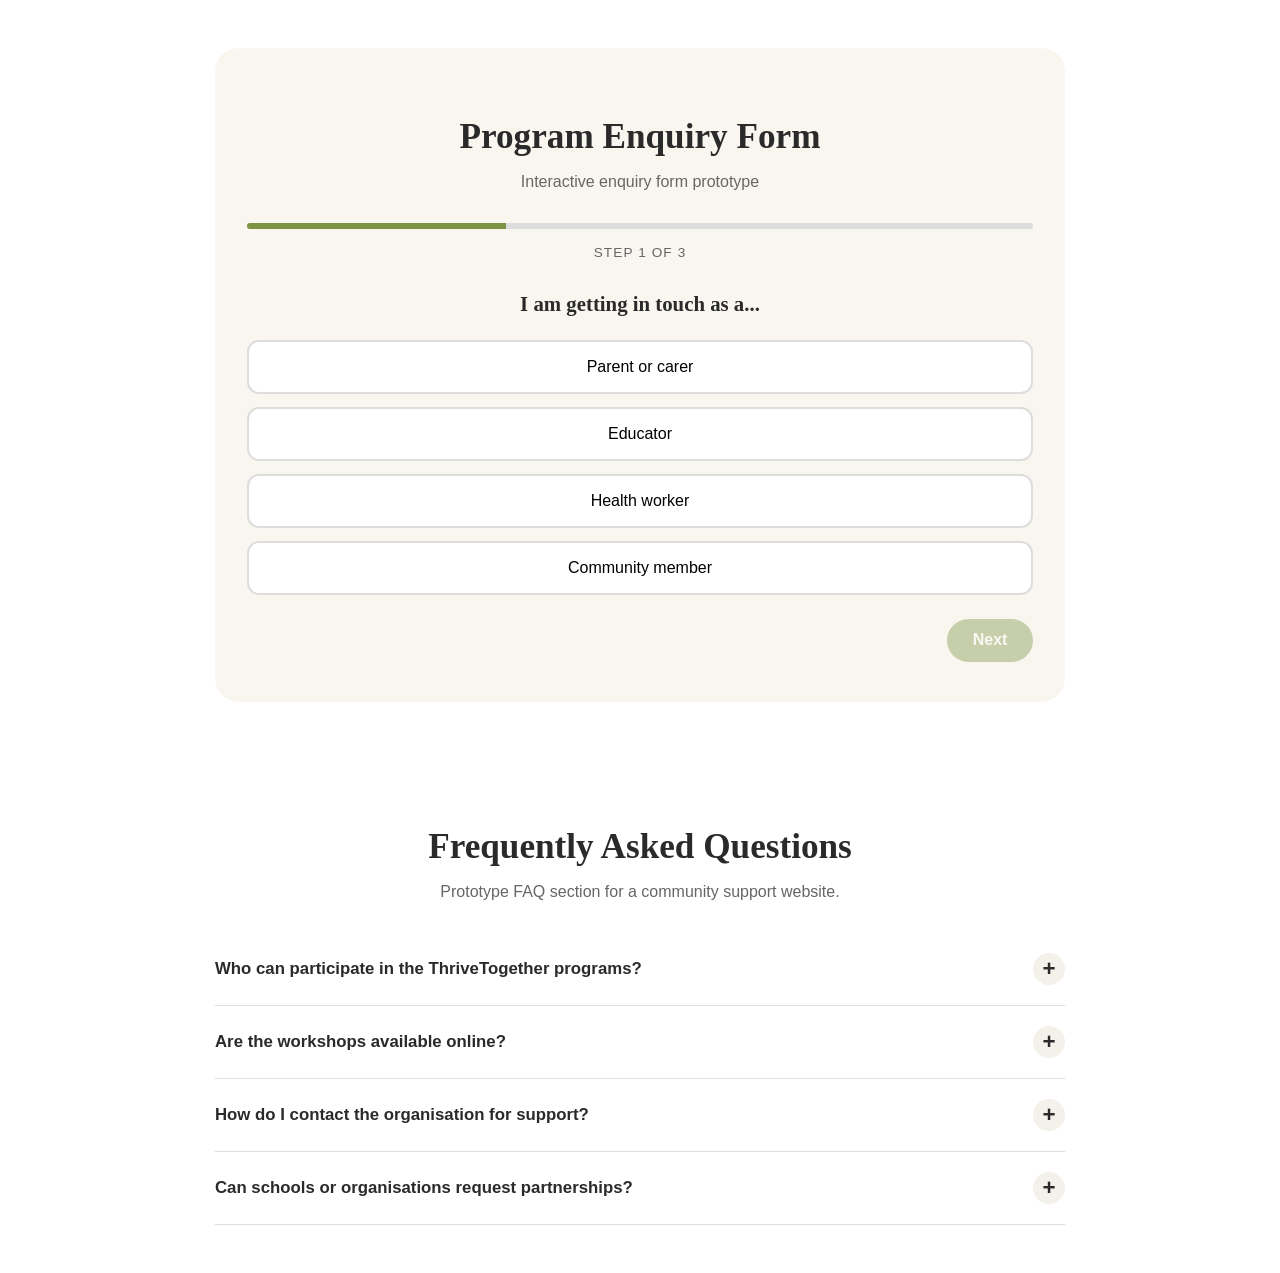
==== index.html @ f455d61f "Add enquiry form and FAQ prototype" ====
<!DOCTYPE html>
<html lang="en">
<head>
  <meta charset="UTF-8">
  <meta name="viewport" content="width=device-width, initial-scale=1.0">
  <title>Enquiry Form and FAQ</title>
  <link rel="stylesheet" href="styles.css">
  <script src="script.js" defer></script>
</head>
<body>

  <section class="tt-form-wrap">
    <div class="tt-form-box">
      <h1 class="tt-form-title">Program Enquiry Form</h1>
      <p class="tt-form-subtitle">Interactive enquiry form prototype</p>

      <div class="tt-progress">
        <div class="tt-progress-bar" id="progressBar"></div>
      </div>

      <div class="tt-step-count" id="stepCount">Step 1 of 3</div>

      <div class="tt-step" id="step1">
        <h2 class="tt-question">I am getting in touch as a...</h2>

        <div class="tt-options" id="roleOptions">
          <button type="button" class="tt-option" data-value="Parent or carer">Parent or carer</button>
          <button type="button" class="tt-option" data-value="Educator">Educator</button>
          <button type="button" class="tt-option" data-value="Health worker">Health worker</button>
          <button type="button" class="tt-option" data-value="Community member">Community member</button>
        </div>

        <div class="tt-nav">
          <span></span>
          <button type="button" class="tt-btn" id="next1" disabled>Next</button>
        </div>
      </div>

      <div class="tt-step tt-hidden" id="step2">
        <h2 class="tt-question">Which area are you interested in?</h2>

        <div class="tt-options" id="programOptions">
          <button type="button" class="tt-option" data-value="Programs">Programs</button>
          <button type="button" class="tt-option" data-value="Resources">Resources</button>
          <button type="button" class="tt-option" data-value="Workshops">Workshops</button>
          <button type="button" class="tt-option" data-value="Partnerships">Partnerships</button>
        </div>

        <div class="tt-nav">
          <button type="button" class="tt-btn tt-btn-ghost" id="back2">Back</button>
          <button type="button" class="tt-btn" id="next2" disabled>Next</button>
        </div>
      </div>

      <div class="tt-step tt-hidden" id="step3">
        <h2 class="tt-question">Your contact details</h2>

        <div class="tt-field">
          <label class="tt-label" for="name">Name</label>
          <input class="tt-input" id="name" type="text">
          <div class="tt-error" id="nameError"></div>
        </div>

        <div class="tt-field">
          <label class="tt-label" for="email">Email</label>
          <input class="tt-input" id="email" type="email">
          <div class="tt-error" id="emailError"></div>
        </div>

        <div class="tt-field">
          <label class="tt-label" for="message">Message</label>
          <textarea class="tt-textarea" id="message"></textarea>
        </div>

        <div class="tt-nav">
          <button type="button" class="tt-btn tt-btn-ghost" id="back3">Back</button>
          <button type="button" class="tt-btn" id="submitBtn">Submit</button>
        </div>
      </div>

      <div class="tt-step tt-hidden" id="confirmStep">
        <div class="tt-confirm">
          <div class="tt-check">✓</div>
          <h2>Thank you for your enquiry.</h2>
          <p>This prototype currently focuses on frontend interaction.</p>
          <div class="tt-summary" id="summary"></div>
        </div>
      </div>
    </div>
  </section>

  <section class="tt-faq-wrap">
    <h1 class="tt-faq-title">Frequently Asked Questions</h1>
    <p class="tt-faq-subtitle">Prototype FAQ section for a community support website.</p>

    <div class="tt-faq-item">
      <button class="tt-faq-question" aria-expanded="false">
        <span>Who can participate in the ThriveTogether programs?</span>
        <span class="tt-faq-icon"></span>
      </button>
      <div class="tt-faq-answer">
        <div class="tt-faq-answer-inner">
          ThriveTogether programs are designed for Aboriginal and Torres Strait Islander children,
          families, carers, and community members seeking culturally safe educational and wellbeing support.
        </div>
      </div>
    </div>

    <div class="tt-faq-item">
      <button class="tt-faq-question" aria-expanded="false">
        <span>Are the workshops available online?</span>
        <span class="tt-faq-icon"></span>
      </button>
      <div class="tt-faq-answer">
        <div class="tt-faq-answer-inner">
          Selected workshops and community sessions can be accessed online depending on program availability,
          participant location, and staff capacity.
        </div>
      </div>
    </div>

    <div class="tt-faq-item">
      <button class="tt-faq-question" aria-expanded="false">
        <span>How do I contact the organisation for support?</span>
        <span class="tt-faq-icon"></span>
      </button>
      <div class="tt-faq-answer">
        <div class="tt-faq-answer-inner">
          Community members can contact the organisation through the enquiry form prototype to request
          information about programs, workshops, resources, or referral pathways.
        </div>
      </div>
    </div>

    <div class="tt-faq-item">
      <button class="tt-faq-question" aria-expanded="false">
        <span>Can schools or organisations request partnerships?</span>
        <span class="tt-faq-icon"></span>
      </button>
      <div class="tt-faq-answer">
        <div class="tt-faq-answer-inner">
          Yes. Schools, healthcare providers, and community organisations may submit partnership enquiries
          for collaborative programs, community events, training, or educational resources.
        </div>
      </div>
    </div>
  </section>

</body>
</html>
---- styles.css ----
body {
  margin: 0;
  font-family: Arial, sans-serif;
  color: #2A2A2A;
  background: #fff;
}

.tt-form-wrap,
.tt-faq-wrap {
  max-width: 850px;
  margin: 0 auto;
  padding: 3rem 1.25rem;
}

.tt-form-box {
  background: #F8F6EF;
  border-radius: 24px;
  padding: 2.5rem 2rem;
}

.tt-form-title,
.tt-faq-title {
  text-align: center;
  font-size: 2.2rem;
  margin-bottom: 0.5rem;
  font-family: Georgia, serif;
}

.tt-form-subtitle,
.tt-faq-subtitle {
  text-align: center;
  color: #666;
  margin-bottom: 2rem;
}

.tt-progress {
  height: 6px;
  background: #DDD;
  border-radius: 3px;
  overflow: hidden;
  margin-bottom: 1rem;
}

.tt-progress-bar {
  height: 100%;
  width: 33%;
  background: #7C9444;
  transition: width 0.3s ease;
}

.tt-step-count {
  text-align: center;
  color: #666;
  margin-bottom: 2rem;
  font-size: 0.85rem;
  text-transform: uppercase;
  letter-spacing: 0.08em;
}

.tt-question {
  text-align: center;
  font-size: 1.3rem;
  margin-bottom: 1.5rem;
  font-family: Georgia, serif;
}

.tt-options {
  display: flex;
  flex-direction: column;
  gap: 0.8rem;
}

.tt-option {
  background: white;
  border: 2px solid #DDD;
  border-radius: 12px;
  padding: 1rem 1.1rem;
  cursor: pointer;
  font-size: 1rem;
}

.tt-option:hover,
.tt-option.selected {
  border-color: #7C9444;
  background: #EAF0D5;
}

.tt-field {
  margin-bottom: 1rem;
}

.tt-label {
  display: block;
  margin-bottom: 0.4rem;
  font-weight: 600;
}

.tt-input,
.tt-textarea {
  width: 100%;
  box-sizing: border-box;
  border: 2px solid #DDD;
  border-radius: 10px;
  padding: 0.8rem;
  font-size: 1rem;
}

.tt-textarea {
  min-height: 120px;
  resize: vertical;
}

.tt-error {
  color: #C0392B;
  font-size: 0.85rem;
  margin-top: 0.3rem;
  min-height: 1rem;
}

.tt-nav {
  display: flex;
  justify-content: space-between;
  margin-top: 1.5rem;
}

.tt-btn {
  border: none;
  border-radius: 999px;
  background: #7C9444;
  color: white;
  padding: 0.8rem 1.6rem;
  cursor: pointer;
  font-size: 1rem;
  font-weight: 600;
}

.tt-btn:hover {
  background: #667A38;
}

.tt-btn:disabled {
  opacity: 0.4;
  cursor: not-allowed;
}

.tt-btn-ghost {
  background: transparent;
  color: #666;
}

.tt-hidden {
  display: none !important;
}

.tt-confirm {
  text-align: center;
}

.tt-check {
  width: 80px;
  height: 80px;
  background: #7C9444;
  color: white;
  border-radius: 50%;
  display: flex;
  align-items: center;
  justify-content: center;
  margin: 0 auto 1.5rem;
  font-size: 2.2rem;
}

.tt-summary {
  background: white;
  border-radius: 14px;
  padding: 1.25rem;
  margin-top: 1.5rem;
  text-align: left;
}

.tt-summary-row {
  display: flex;
  justify-content: space-between;
  border-bottom: 1px solid #EEE;
  padding: 0.5rem 0;
  gap: 1rem;
}

.tt-summary-row:last-child {
  border-bottom: none;
}

.tt-faq-item {
  border-bottom: 1px solid #ddd;
}

.tt-faq-item:first-child {
  border-top: 1px solid #ddd;
}

.tt-faq-question {
  width: 100%;
  background: white;
  border: none;
  padding: 1.25rem 0;
  text-align: left;
  cursor: pointer;
  display: flex;
  justify-content: space-between;
  align-items: center;
  gap: 1rem;
  font-size: 1.05rem;
  font-weight: 600;
  color: #2A2A2A;
}

.tt-faq-question:hover {
  color: #7C9444;
}

.tt-faq-icon {
  width: 32px;
  height: 32px;
  border-radius: 50%;
  background: #F3F1E9;
  display: flex;
  align-items: center;
  justify-content: center;
  flex-shrink: 0;
  transition: all 0.3s ease;
}

.tt-faq-icon::before {
  content: "+";
  font-size: 1.4rem;
}

.tt-faq-question[aria-expanded="true"] .tt-faq-icon {
  background: #7C9444;
  color: white;
  transform: rotate(45deg);
}

.tt-faq-answer {
  max-height: 0;
  overflow: hidden;
  transition: max-height 0.35s ease;
}

.tt-faq-answer-inner {
  padding: 0 0 1.5rem;
  color: #555;
  line-height: 1.7;
}

@media (max-width: 640px) {
  .tt-form-title,
  .tt-faq-title {
    font-size: 1.8rem;
  }

  .tt-form-box {
    padding: 2rem 1.25rem;
  }

  .tt-summary-row {
    flex-direction: column;
    gap: 0.25rem;
  }

  .tt-faq-question {
    font-size: 1rem;
  }
}
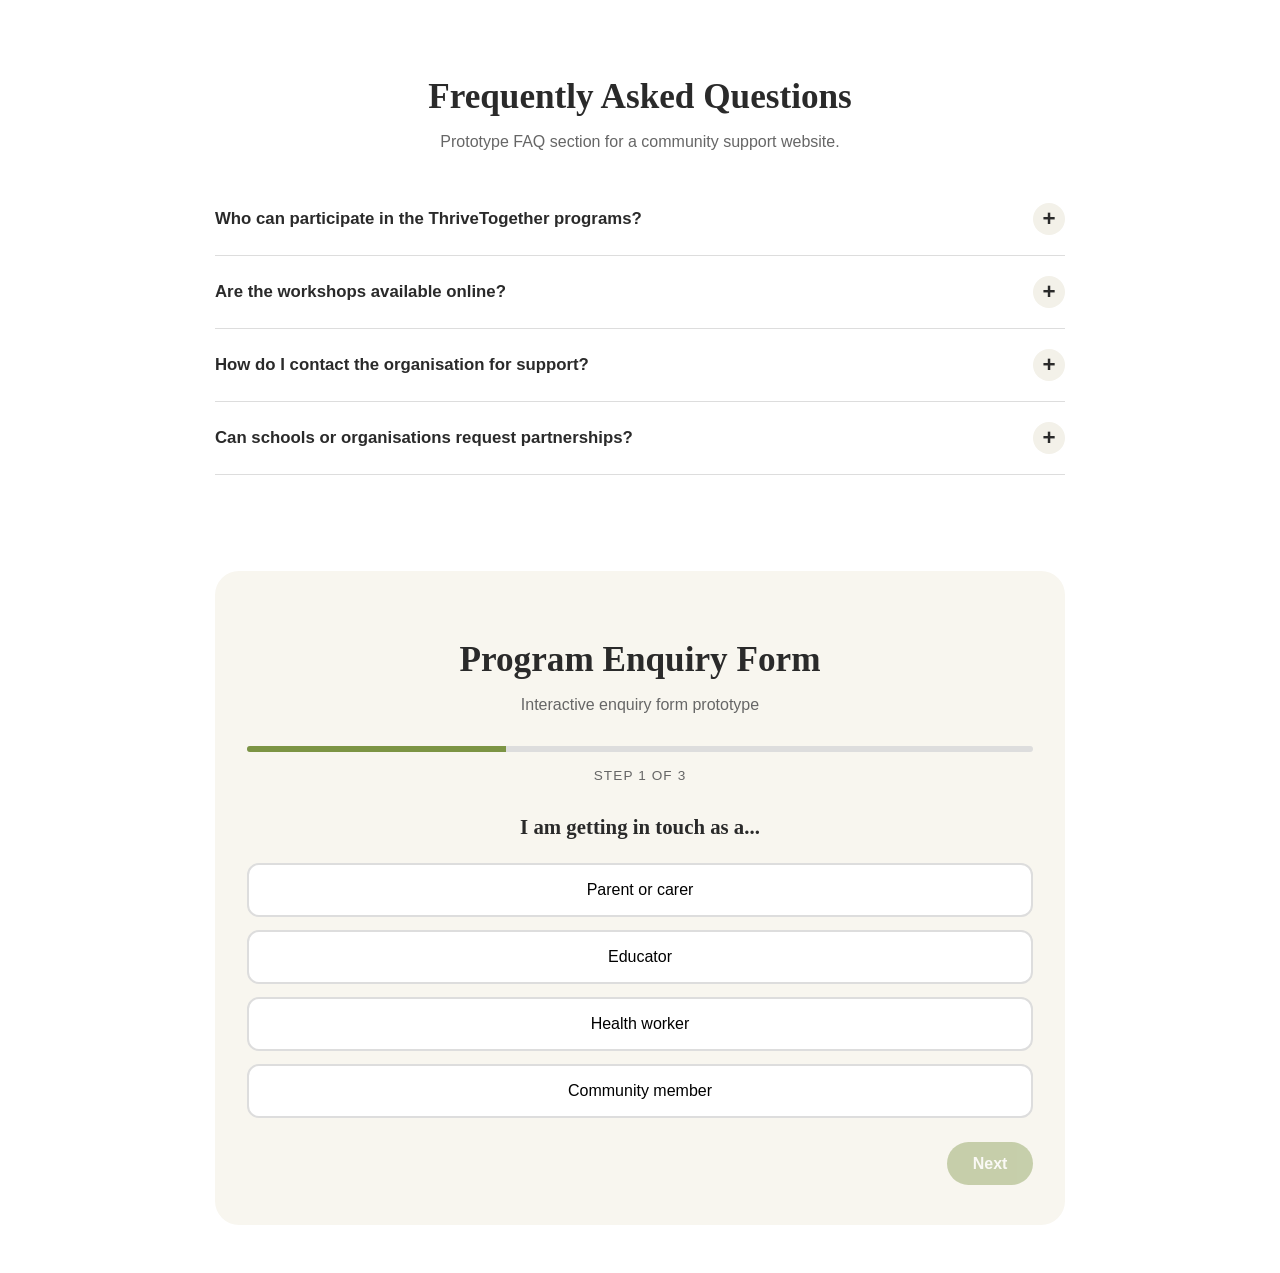
==== commit 78206d9c: "Move program enquiry form to bottom" ====
--- a/index.html
+++ b/index.html
@@ -9,7 +9,64 @@
 </head>
 <body>
 
-  <section class="tt-form-wrap">
+  <section class="tt-faq-wrap">
+    <h1 class="tt-faq-title">Frequently Asked Questions</h1>
+    <p class="tt-faq-subtitle">Prototype FAQ section for a community support website.</p>
+
+    <div class="tt-faq-item">
+      <button class="tt-faq-question" aria-expanded="false">
+        <span>Who can participate in the ThriveTogether programs?</span>
+        <span class="tt-faq-icon"></span>
+      </button>
+      <div class="tt-faq-answer">
+        <div class="tt-faq-answer-inner">
+          ThriveTogether programs are designed for Aboriginal and Torres Strait Islander children,
+          families, carers, and community members seeking culturally safe educational and wellbeing support.
+        </div>
+      </div>
+    </div>
+
+    <div class="tt-faq-item">
+      <button class="tt-faq-question" aria-expanded="false">
+        <span>Are the workshops available online?</span>
+        <span class="tt-faq-icon"></span>
+      </button>
+      <div class="tt-faq-answer">
+        <div class="tt-faq-answer-inner">
+          Selected workshops and community sessions can be accessed online depending on program availability,
+          participant location, and staff capacity.
+        </div>
+      </div>
+    </div>
+
+    <div class="tt-faq-item">
+      <button class="tt-faq-question" aria-expanded="false">
+        <span>How do I contact the organisation for support?</span>
+        <span class="tt-faq-icon"></span>
+      </button>
+      <div class="tt-faq-answer">
+        <div class="tt-faq-answer-inner">
+          Community members can contact the organisation through the enquiry form prototype to request
+          information about programs, workshops, resources, or referral pathways.
+        </div>
+      </div>
+    </div>
+
+    <div class="tt-faq-item">
+      <button class="tt-faq-question" aria-expanded="false">
+        <span>Can schools or organisations request partnerships?</span>
+        <span class="tt-faq-icon"></span>
+      </button>
+      <div class="tt-faq-answer">
+        <div class="tt-faq-answer-inner">
+          Yes. Schools, healthcare providers, and community organisations may submit partnership enquiries
+          for collaborative programs, community events, training, or educational resources.
+        </div>
+      </div>
+    </div>
+  </section>
+
+    <section class="tt-form-wrap">
     <div class="tt-form-box">
       <h1 class="tt-form-title">Program Enquiry Form</h1>
       <p class="tt-form-subtitle">Interactive enquiry form prototype</p>
@@ -89,62 +146,5 @@
     </div>
   </section>
 
-  <section class="tt-faq-wrap">
-    <h1 class="tt-faq-title">Frequently Asked Questions</h1>
-    <p class="tt-faq-subtitle">Prototype FAQ section for a community support website.</p>
-
-    <div class="tt-faq-item">
-      <button class="tt-faq-question" aria-expanded="false">
-        <span>Who can participate in the ThriveTogether programs?</span>
-        <span class="tt-faq-icon"></span>
-      </button>
-      <div class="tt-faq-answer">
-        <div class="tt-faq-answer-inner">
-          ThriveTogether programs are designed for Aboriginal and Torres Strait Islander children,
-          families, carers, and community members seeking culturally safe educational and wellbeing support.
-        </div>
-      </div>
-    </div>
-
-    <div class="tt-faq-item">
-      <button class="tt-faq-question" aria-expanded="false">
-        <span>Are the workshops available online?</span>
-        <span class="tt-faq-icon"></span>
-      </button>
-      <div class="tt-faq-answer">
-        <div class="tt-faq-answer-inner">
-          Selected workshops and community sessions can be accessed online depending on program availability,
-          participant location, and staff capacity.
-        </div>
-      </div>
-    </div>
-
-    <div class="tt-faq-item">
-      <button class="tt-faq-question" aria-expanded="false">
-        <span>How do I contact the organisation for support?</span>
-        <span class="tt-faq-icon"></span>
-      </button>
-      <div class="tt-faq-answer">
-        <div class="tt-faq-answer-inner">
-          Community members can contact the organisation through the enquiry form prototype to request
-          information about programs, workshops, resources, or referral pathways.
-        </div>
-      </div>
-    </div>
-
-    <div class="tt-faq-item">
-      <button class="tt-faq-question" aria-expanded="false">
-        <span>Can schools or organisations request partnerships?</span>
-        <span class="tt-faq-icon"></span>
-      </button>
-      <div class="tt-faq-answer">
-        <div class="tt-faq-answer-inner">
-          Yes. Schools, healthcare providers, and community organisations may submit partnership enquiries
-          for collaborative programs, community events, training, or educational resources.
-        </div>
-      </div>
-    </div>
-  </section>
-
 </body>
 </html>
--- a/styles.css
+++ b/styles.css
@@ -270,4 +270,12 @@
   .tt-faq-question {
     font-size: 1rem;
   }
+
+  .tt-faq-wrap {
+  padding-bottom: 1rem;
+  }
+
+  .tt-form-wrap {
+  padding-top: 1rem;
+  }
 }
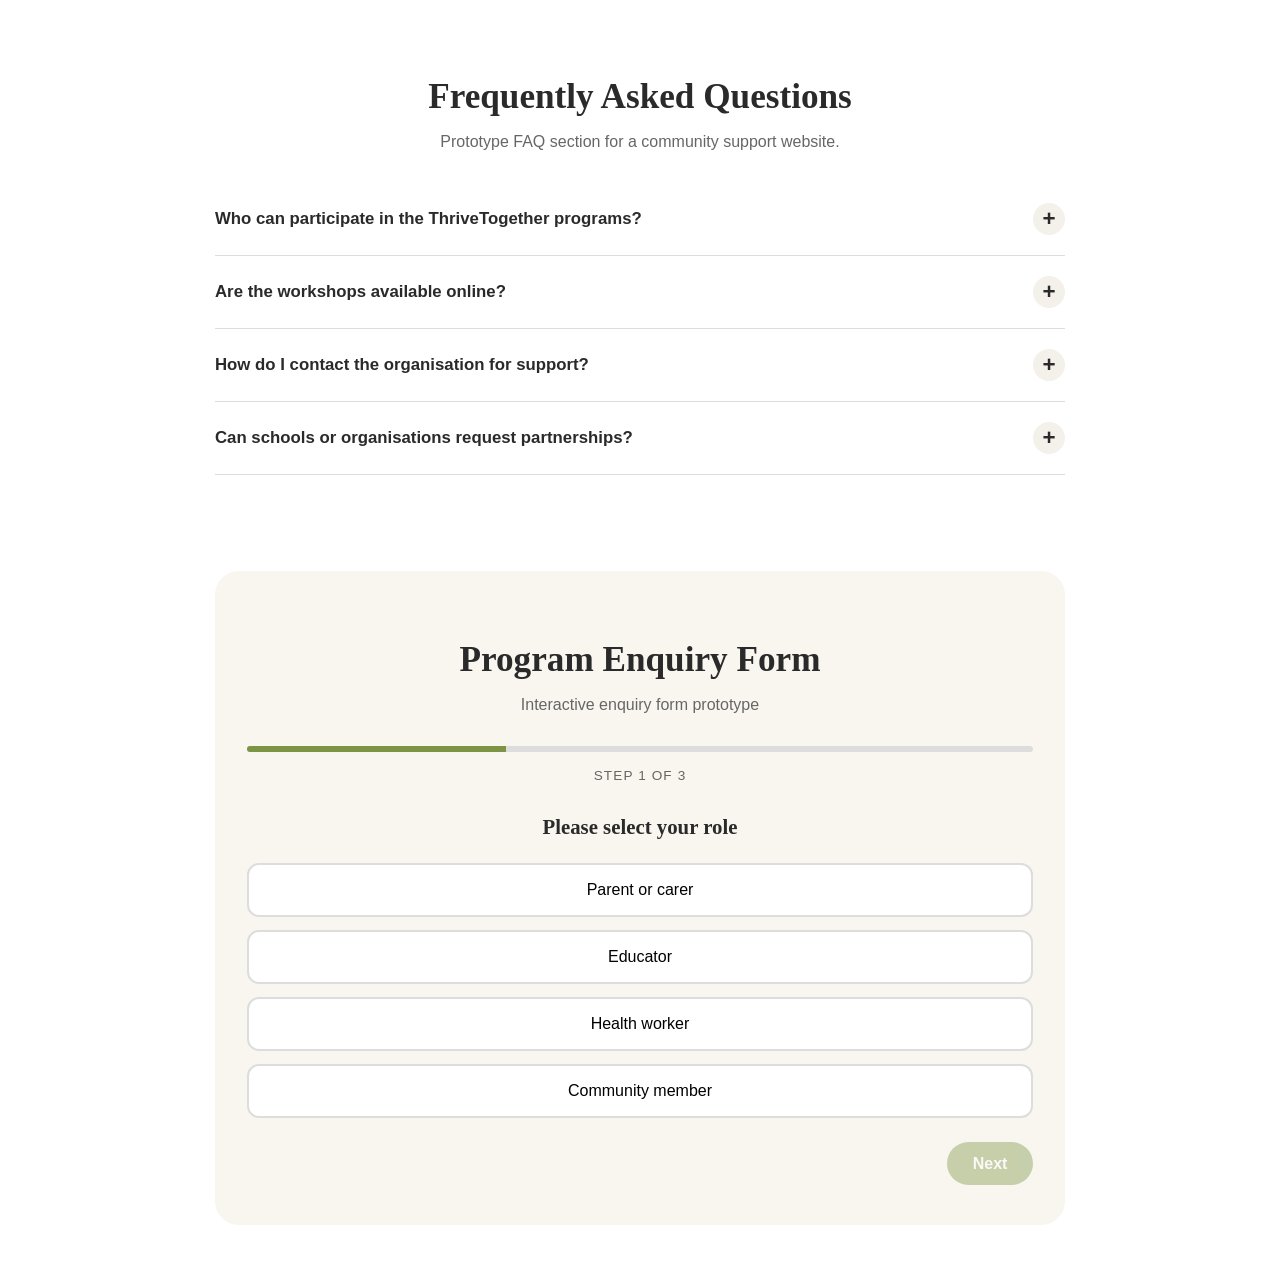
==== commit 71073c3b: "Remove get in touch section" ====
--- a/index.html
+++ b/index.html
@@ -78,7 +78,7 @@
       <div class="tt-step-count" id="stepCount">Step 1 of 3</div>
 
       <div class="tt-step" id="step1">
-        <h2 class="tt-question">I am getting in touch as a...</h2>
+        <h2 class="tt-question">Please select your role</h2>
 
         <div class="tt-options" id="roleOptions">
           <button type="button" class="tt-option" data-value="Parent or carer">Parent or carer</button>
@@ -138,8 +138,11 @@
       <div class="tt-step tt-hidden" id="confirmStep">
         <div class="tt-confirm">
           <div class="tt-check">✓</div>
-          <h2>Thank you for your enquiry.</h2>
-          <p>This prototype currently focuses on frontend interaction.</p>
+          <h2>Enquiry Submitted Successfully</h2>
+          <p>Thank you for contacting ThriveTogether.
+          Your enquiry has been recorded successfully.</p>
+          <p>A summary of your submission is shown below for reference.</p>
+          <h3 class="tt-receipt-title">Enquiry Receipt</h3>
           <div class="tt-summary" id="summary"></div>
         </div>
       </div>
--- a/styles.css
+++ b/styles.css
@@ -271,11 +271,74 @@
     font-size: 1rem;
   }
 
+  @media (max-width: 768px) {
+  body {
+    padding: 0;
+  }
+
+  .tt-form-wrap,
   .tt-faq-wrap {
-  padding-bottom: 1rem;
+    padding: 2rem 1rem;
+  }
+
+  .tt-form-box {
+    padding: 1.5rem 1rem;
+    border-radius: 16px;
+  }
+
+  .tt-form-title,
+  .tt-faq-title {
+    font-size: 1.7rem;
+  }
+
+  .tt-form-subtitle,
+  .tt-faq-subtitle {
+    font-size: 0.95rem;
+  }
+
+  .tt-question {
+    font-size: 1.15rem;
+  }
+
+  .tt-option,
+  .tt-btn,
+  .tt-input,
+  .tt-textarea {
+    font-size: 0.95rem;
+  }
+
+  .tt-nav {
+    flex-direction: column;
+    gap: 0.8rem;
+  }
+
+  .tt-btn {
+    width: 100%;
+  }
+
+  .tt-summary-row {
+    flex-direction: column;
+    align-items: flex-start;
+  }
+
+  .tt-faq-question {
+    font-size: 0.95rem;
+    align-items: flex-start;
+  }
+  }
+
+  .tt-faq-wrap {
+    padding-bottom: 1rem;
   }
 
   .tt-form-wrap {
-  padding-top: 1rem;
+    padding-top: 1rem;
+  }
+  .tt-receipt-title {
+    margin-top: 2rem;
+    margin-bottom: 1rem;
+    font-size: 1.3rem;
+    color: #2A2A2A;
+    font-family: Georgia, serif;
   }
 }
